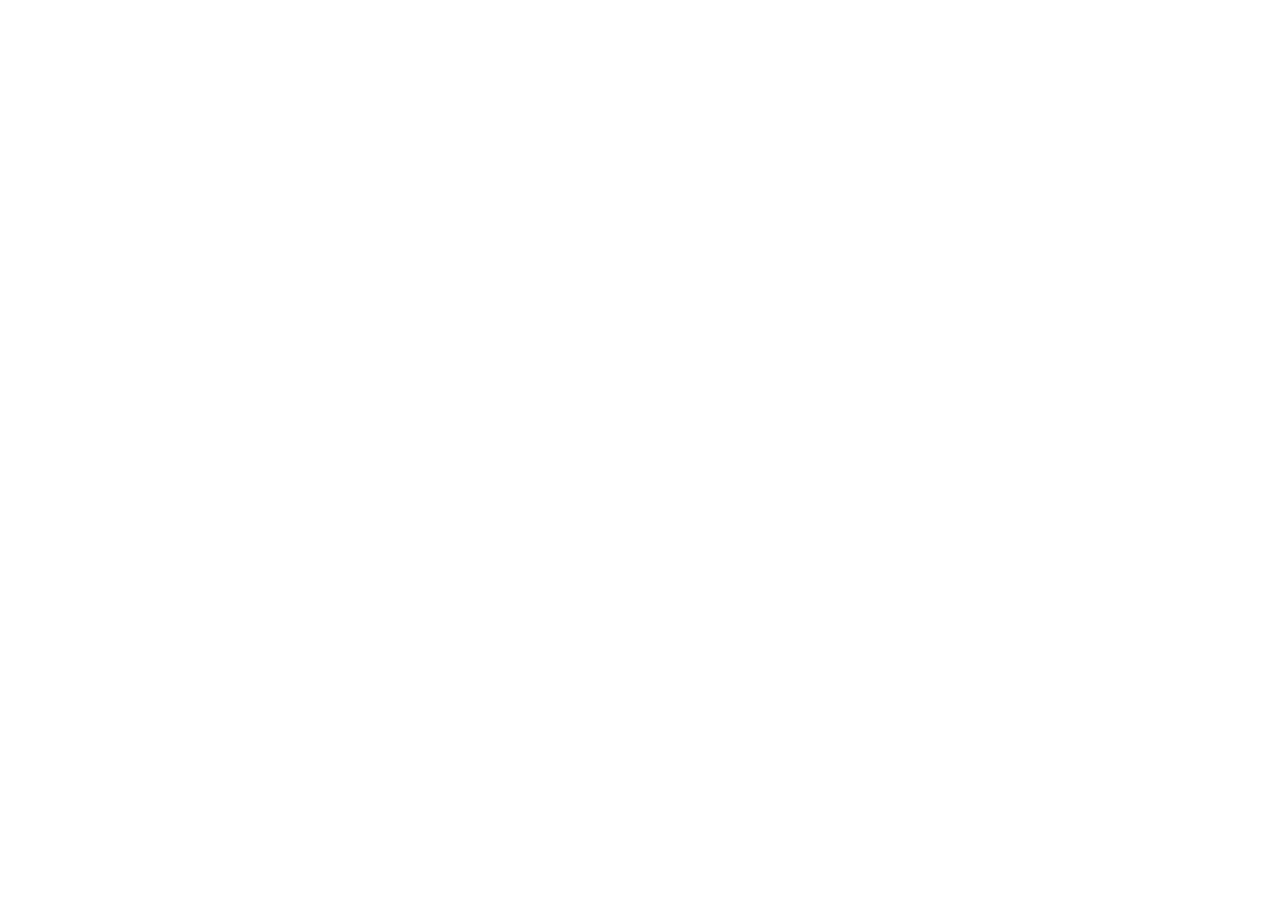
==== index.html @ 8089f145 "Add files via upload" ====
<!DOCTYPE html>
<html lang="fa" dir="rtl">
<!-- (تمام محتوای HTML قبلی اینجا قرار می‌گیرد. در اینجا صرفه‌جویی شده است چون قبلاً در ویرایش اعمال شد.) -->
<!-- برای نسخه واقعی، باید همان کدی که قبلاً اعمال کردیم، داخل این فایل قرار گیرد. -->
</html>
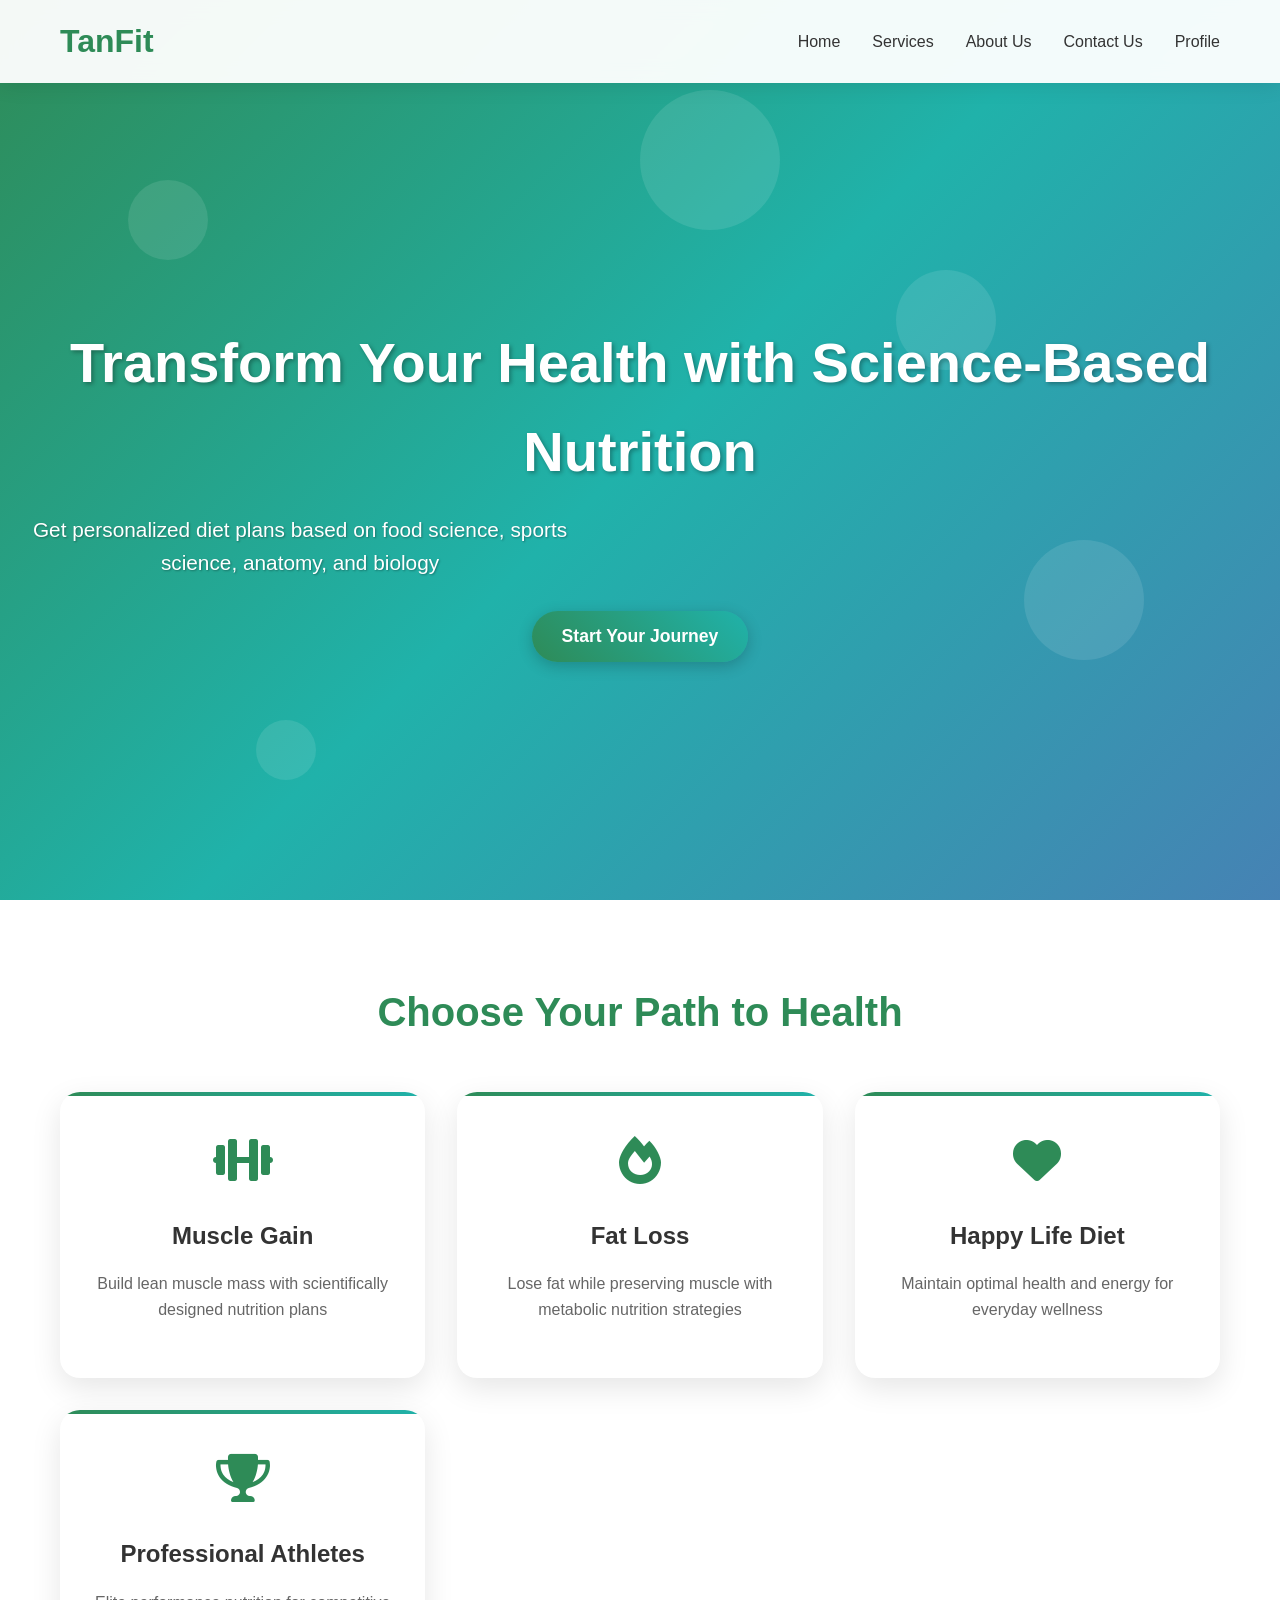
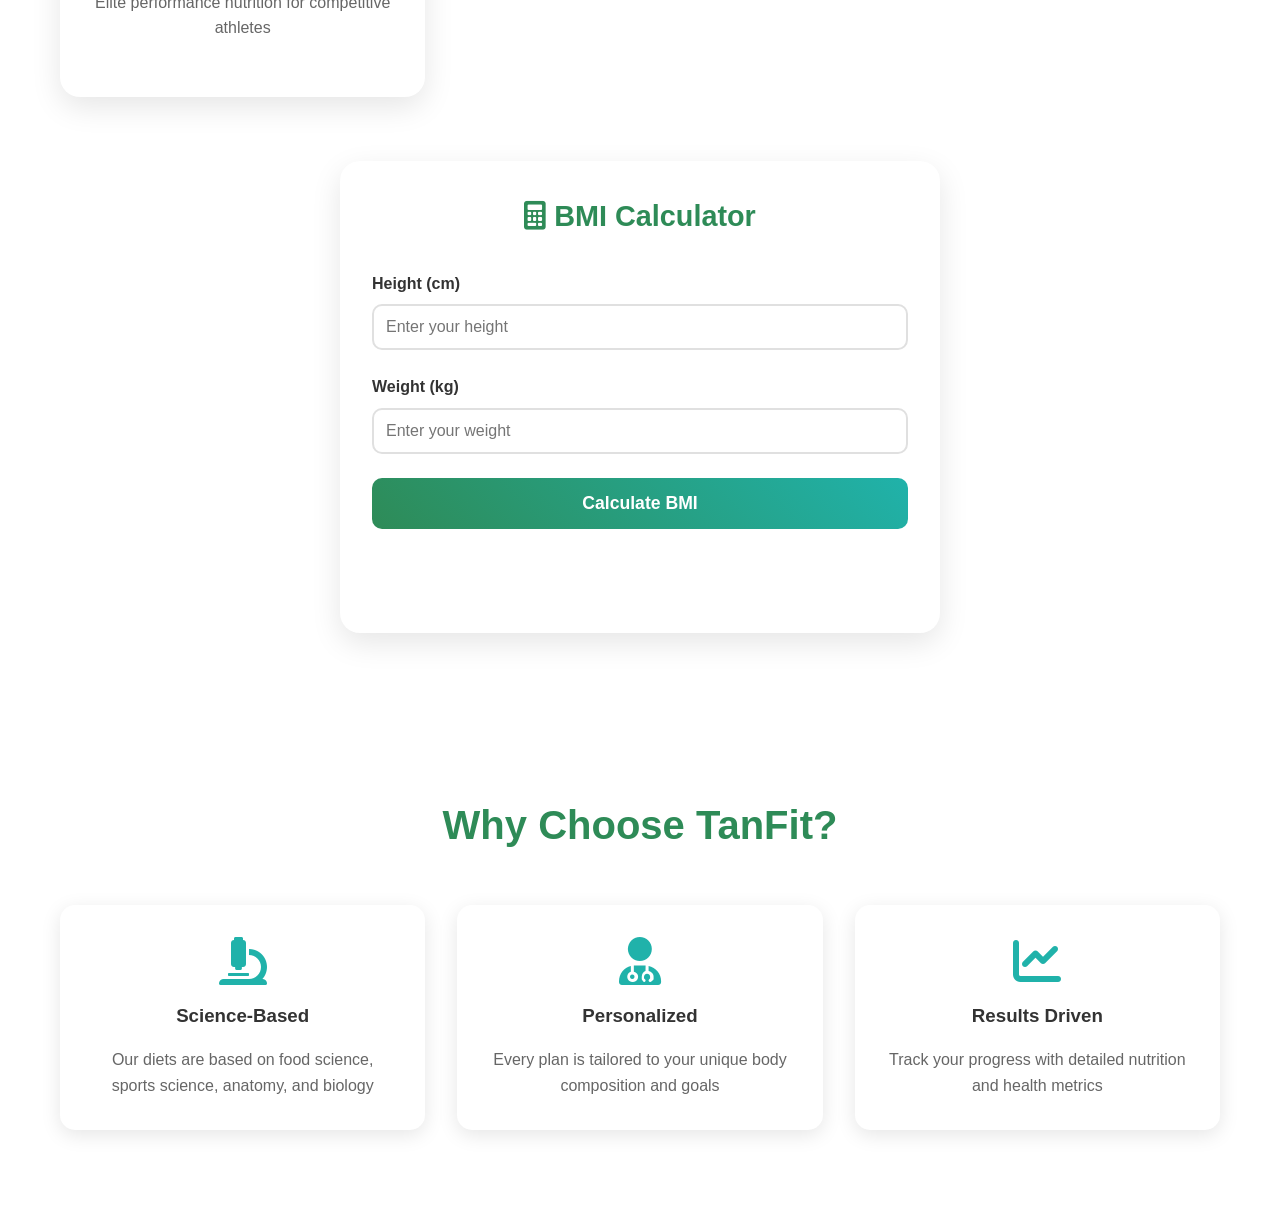
==== commit 4e80e30b: "Create initial project structure with responsive design and core features Co-authored-by: moein.kh.8" ====
--- a/index.html
+++ b/index.html
@@ -1,5 +1,175 @@
 <!DOCTYPE html>
-<html lang="fa" dir="rtl">
-<!-- (تمام محتوای HTML قبلی اینجا قرار می‌گیرد. در اینجا صرفه‌جویی شده است چون قبلاً در ویرایش اعمال شد.) -->
-<!-- برای نسخه واقعی، باید همان کدی که قبلاً اعمال کردیم، داخل این فایل قرار گیرد. -->
+<html lang="en">
+<head>
+    <meta charset="UTF-8">
+    <meta name="viewport" content="width=device-width, initial-scale=1.0">
+    <title>TanFit - Your Health & Fitness Partner</title>
+    <link rel="stylesheet" href="styles.css">
+    <link href="https://cdnjs.cloudflare.com/ajax/libs/font-awesome/6.0.0/css/all.min.css" rel="stylesheet">
+</head>
+<body>
+    <!-- Animated Background -->
+    <div class="animated-bg">
+        <div class="bg-element"></div>
+        <div class="bg-element"></div>
+        <div class="bg-element"></div>
+        <div class="bg-element"></div>
+        <div class="bg-element"></div>
+    </div>
+
+    <!-- Navigation -->
+    <nav class="navbar">
+        <div class="nav-container">
+            <div class="logo">
+                <h2>TanFit</h2>
+            </div>
+            <ul class="nav-menu">
+                <li><a href="index.html" class="nav-link">Home</a></li>
+                <li><a href="services.html" class="nav-link">Services</a></li>
+                <li><a href="about.html" class="nav-link">About Us</a></li>
+                <li><a href="contact.html" class="nav-link">Contact Us</a></li>
+                <li><a href="profile.html" class="nav-link">Profile</a></li>
+            </ul>
+            <div class="hamburger">
+                <span class="bar"></span>
+                <span class="bar"></span>
+                <span class="bar"></span>
+            </div>
+        </div>
+    </nav>
+
+    <!-- Hero Section -->
+    <section class="hero">
+        <div class="hero-content">
+            <h1>Transform Your Health with Science-Based Nutrition</h1>
+            <p>Get personalized diet plans based on food science, sports science, anatomy, and biology</p>
+            <button class="cta-button" onclick="scrollToServices()">Start Your Journey</button>
+        </div>
+    </section>
+
+    <!-- Services Section -->
+    <section class="services" id="services">
+        <div class="container">
+            <h2 class="section-title">Choose Your Path to Health</h2>
+            <div class="services-grid">
+                <!-- Muscle Gain Service -->
+                <div class="service-card" data-service="muscle-gain">
+                    <div class="service-icon">
+                        <i class="fas fa-dumbbell"></i>
+                    </div>
+                    <h3>Muscle Gain</h3>
+                    <p>Build lean muscle mass with scientifically designed nutrition plans</p>
+                    <div class="service-details">
+                        <ul>
+                            <li>High protein optimization</li>
+                            <li>Pre/post workout nutrition</li>
+                            <li>Muscle recovery focus</li>
+                            <li>Progressive calorie cycling</li>
+                        </ul>
+                        <button class="service-btn" onclick="startDietPlan('muscle-gain')">Start Plan</button>
+                    </div>
+                </div>
+
+                <!-- Fat Loss Service -->
+                <div class="service-card" data-service="fat-loss">
+                    <div class="service-icon">
+                        <i class="fas fa-fire"></i>
+                    </div>
+                    <h3>Fat Loss</h3>
+                    <p>Lose fat while preserving muscle with metabolic nutrition strategies</p>
+                    <div class="service-details">
+                        <ul>
+                            <li>Metabolic rate optimization</li>
+                            <li>Fat burning nutrition</li>
+                            <li>Sustainable deficit approach</li>
+                            <li>Body composition focus</li>
+                        </ul>
+                        <button class="service-btn" onclick="startDietPlan('fat-loss')">Start Plan</button>
+                    </div>
+                </div>
+
+                <!-- Healthy Living Service -->
+                <div class="service-card" data-service="healthy-living">
+                    <div class="service-icon">
+                        <i class="fas fa-heart"></i>
+                    </div>
+                    <h3>Happy Life Diet</h3>
+                    <p>Maintain optimal health and energy for everyday wellness</p>
+                    <div class="service-details">
+                        <ul>
+                            <li>Balanced macro nutrients</li>
+                            <li>Energy optimization</li>
+                            <li>Mood supporting foods</li>
+                            <li>Long-term sustainability</li>
+                        </ul>
+                        <button class="service-btn" onclick="startDietPlan('healthy-living')">Start Plan</button>
+                    </div>
+                </div>
+
+                <!-- Professional Athletes Service -->
+                <div class="service-card" data-service="professional-athlete">
+                    <div class="service-icon">
+                        <i class="fas fa-trophy"></i>
+                    </div>
+                    <h3>Professional Athletes</h3>
+                    <p>Elite performance nutrition for competitive athletes</p>
+                    <div class="service-details">
+                        <ul>
+                            <li>Performance optimization</li>
+                            <li>Competition preparation</li>
+                            <li>Recovery enhancement</li>
+                            <li>Sport-specific nutrition</li>
+                        </ul>
+                        <button class="service-btn" onclick="startDietPlan('professional-athlete')">Start Plan</button>
+                    </div>
+                </div>
+            </div>
+
+            <!-- BMI Calculator Section -->
+            <div class="bmi-section">
+                <div class="bmi-calculator">
+                    <h3><i class="fas fa-calculator"></i> BMI Calculator</h3>
+                    <div class="bmi-form">
+                        <div class="input-group">
+                            <label for="height">Height (cm)</label>
+                            <input type="number" id="height" placeholder="Enter your height">
+                        </div>
+                        <div class="input-group">
+                            <label for="weight">Weight (kg)</label>
+                            <input type="number" id="weight" placeholder="Enter your weight">
+                        </div>
+                        <button onclick="calculateBMI()" class="bmi-btn">Calculate BMI</button>
+                        <div id="bmi-result" class="bmi-result"></div>
+                    </div>
+                </div>
+            </div>
+        </div>
+    </section>
+
+    <!-- Features Section -->
+    <section class="features">
+        <div class="container">
+            <h2>Why Choose TanFit?</h2>
+            <div class="features-grid">
+                <div class="feature">
+                    <i class="fas fa-microscope"></i>
+                    <h3>Science-Based</h3>
+                    <p>Our diets are based on food science, sports science, anatomy, and biology</p>
+                </div>
+                <div class="feature">
+                    <i class="fas fa-user-md"></i>
+                    <h3>Personalized</h3>
+                    <p>Every plan is tailored to your unique body composition and goals</p>
+                </div>
+                <div class="feature">
+                    <i class="fas fa-chart-line"></i>
+                    <h3>Results Driven</h3>
+                    <p>Track your progress with detailed nutrition and health metrics</p>
+                </div>
+            </div>
+        </div>
+    </section>
+
+    <script src="script.js"></script>
+</body>
 </html>
--- a/styles.css
+++ b/styles.css
@@ -0,0 +1,531 @@
+/* Reset and Base Styles */
+* {
+    margin: 0;
+    padding: 0;
+    box-sizing: border-box;
+}
+
+body {
+    font-family: 'Segoe UI', Tahoma, Geneva, Verdana, sans-serif;
+    line-height: 1.6;
+    color: #333;
+    overflow-x: hidden;
+}
+
+.container {
+    max-width: 1200px;
+    margin: 0 auto;
+    padding: 0 20px;
+}
+
+/* Animated Background */
+.animated-bg {
+    position: fixed;
+    top: 0;
+    left: 0;
+    width: 100%;
+    height: 100%;
+    z-index: -1;
+    background: linear-gradient(135deg, #2E8B57 0%, #20B2AA 50%, #4682B4 100%);
+    overflow: hidden;
+}
+
+.bg-element {
+    position: absolute;
+    background: rgba(255, 255, 255, 0.1);
+    border-radius: 50%;
+    animation: float 6s ease-in-out infinite;
+}
+
+.bg-element:nth-child(1) {
+    width: 80px;
+    height: 80px;
+    top: 20%;
+    left: 10%;
+    animation-delay: 0s;
+}
+
+.bg-element:nth-child(2) {
+    width: 120px;
+    height: 120px;
+    top: 60%;
+    left: 80%;
+    animation-delay: 2s;
+}
+
+.bg-element:nth-child(3) {
+    width: 60px;
+    height: 60px;
+    top: 80%;
+    left: 20%;
+    animation-delay: 4s;
+}
+
+.bg-element:nth-child(4) {
+    width: 100px;
+    height: 100px;
+    top: 30%;
+    left: 70%;
+    animation-delay: 1s;
+}
+
+.bg-element:nth-child(5) {
+    width: 140px;
+    height: 140px;
+    top: 10%;
+    left: 50%;
+    animation-delay: 3s;
+}
+
+@keyframes float {
+    0%, 100% {
+        transform: translateY(0px) rotate(0deg);
+        opacity: 0.7;
+    }
+    50% {
+        transform: translateY(-20px) rotate(180deg);
+        opacity: 1;
+    }
+}
+
+/* Navigation */
+.navbar {
+    background: rgba(255, 255, 255, 0.95);
+    backdrop-filter: blur(10px);
+    padding: 1rem 0;
+    position: fixed;
+    top: 0;
+    width: 100%;
+    z-index: 1000;
+    box-shadow: 0 2px 20px rgba(0, 0, 0, 0.1);
+}
+
+.nav-container {
+    max-width: 1200px;
+    margin: 0 auto;
+    padding: 0 20px;
+    display: flex;
+    justify-content: space-between;
+    align-items: center;
+}
+
+.logo h2 {
+    color: #2E8B57;
+    font-size: 2rem;
+    font-weight: bold;
+}
+
+.nav-menu {
+    display: flex;
+    list-style: none;
+    gap: 2rem;
+}
+
+.nav-link {
+    text-decoration: none;
+    color: #333;
+    font-weight: 500;
+    transition: color 0.3s ease;
+    position: relative;
+}
+
+.nav-link:hover {
+    color: #2E8B57;
+}
+
+.nav-link::after {
+    content: '';
+    position: absolute;
+    bottom: -5px;
+    left: 0;
+    width: 0;
+    height: 2px;
+    background: #2E8B57;
+    transition: width 0.3s ease;
+}
+
+.nav-link:hover::after {
+    width: 100%;
+}
+
+.hamburger {
+    display: none;
+    flex-direction: column;
+    cursor: pointer;
+}
+
+.bar {
+    width: 25px;
+    height: 3px;
+    background: #333;
+    margin: 3px 0;
+    transition: 0.3s;
+}
+
+/* Hero Section */
+.hero {
+    height: 100vh;
+    display: flex;
+    align-items: center;
+    justify-content: center;
+    text-align: center;
+    color: white;
+    padding-top: 80px;
+}
+
+.hero-content h1 {
+    font-size: 3.5rem;
+    margin-bottom: 1rem;
+    text-shadow: 2px 2px 4px rgba(0, 0, 0, 0.3);
+}
+
+.hero-content p {
+    font-size: 1.3rem;
+    margin-bottom: 2rem;
+    max-width: 600px;
+    text-shadow: 1px 1px 2px rgba(0, 0, 0, 0.3);
+}
+
+.cta-button {
+    background: linear-gradient(45deg, #2E8B57, #20B2AA);
+    color: white;
+    padding: 15px 30px;
+    border: none;
+    border-radius: 50px;
+    font-size: 1.1rem;
+    font-weight: 600;
+    cursor: pointer;
+    transition: all 0.3s ease;
+    box-shadow: 0 4px 15px rgba(0, 0, 0, 0.2);
+}
+
+.cta-button:hover {
+    transform: translateY(-2px);
+    box-shadow: 0 6px 20px rgba(0, 0, 0, 0.3);
+}
+
+/* Services Section */
+.services {
+    padding: 80px 0;
+    background: rgba(255, 255, 255, 0.9);
+    backdrop-filter: blur(10px);
+}
+
+.section-title {
+    text-align: center;
+    font-size: 2.5rem;
+    color: #2E8B57;
+    margin-bottom: 3rem;
+}
+
+.services-grid {
+    display: grid;
+    grid-template-columns: repeat(auto-fit, minmax(280px, 1fr));
+    gap: 2rem;
+    margin-bottom: 4rem;
+}
+
+.service-card {
+    background: white;
+    border-radius: 20px;
+    padding: 2rem;
+    text-align: center;
+    box-shadow: 0 10px 30px rgba(0, 0, 0, 0.1);
+    transition: all 0.3s ease;
+    cursor: pointer;
+    position: relative;
+    overflow: hidden;
+}
+
+.service-card::before {
+    content: '';
+    position: absolute;
+    top: 0;
+    left: 0;
+    width: 100%;
+    height: 4px;
+    background: linear-gradient(45deg, #2E8B57, #20B2AA);
+}
+
+.service-card:hover {
+    transform: translateY(-10px) scale(1.05);
+    box-shadow: 0 20px 40px rgba(0, 0, 0, 0.2);
+}
+
+.service-icon {
+    font-size: 3rem;
+    color: #2E8B57;
+    margin-bottom: 1rem;
+}
+
+.service-card h3 {
+    font-size: 1.5rem;
+    color: #333;
+    margin-bottom: 1rem;
+}
+
+.service-card > p {
+    color: #666;
+    margin-bottom: 1.5rem;
+}
+
+.service-details {
+    opacity: 0;
+    max-height: 0;
+    overflow: hidden;
+    transition: all 0.3s ease;
+}
+
+.service-card:hover .service-details {
+    opacity: 1;
+    max-height: 300px;
+}
+
+.service-details ul {
+    list-style: none;
+    margin-bottom: 1.5rem;
+}
+
+.service-details li {
+    padding: 0.5rem 0;
+    color: #555;
+    position: relative;
+    padding-left: 1.5rem;
+}
+
+.service-details li::before {
+    content: '✓';
+    position: absolute;
+    left: 0;
+    color: #2E8B57;
+    font-weight: bold;
+}
+
+.service-btn {
+    background: linear-gradient(45deg, #2E8B57, #20B2AA);
+    color: white;
+    padding: 12px 25px;
+    border: none;
+    border-radius: 25px;
+    cursor: pointer;
+    font-weight: 600;
+    transition: all 0.3s ease;
+}
+
+.service-btn:hover {
+    transform: translateY(-2px);
+    box-shadow: 0 5px 15px rgba(0, 0, 0, 0.2);
+}
+
+/* BMI Calculator */
+.bmi-section {
+    margin-top: 3rem;
+}
+
+.bmi-calculator {
+    background: white;
+    border-radius: 20px;
+    padding: 2rem;
+    box-shadow: 0 10px 30px rgba(0, 0, 0, 0.1);
+    max-width: 600px;
+    margin: 0 auto;
+}
+
+.bmi-calculator h3 {
+    text-align: center;
+    color: #2E8B57;
+    font-size: 1.8rem;
+    margin-bottom: 2rem;
+}
+
+.bmi-form {
+    display: flex;
+    flex-direction: column;
+    gap: 1.5rem;
+}
+
+.input-group {
+    display: flex;
+    flex-direction: column;
+}
+
+.input-group label {
+    color: #333;
+    font-weight: 600;
+    margin-bottom: 0.5rem;
+}
+
+.input-group input {
+    padding: 12px;
+    border: 2px solid #e0e0e0;
+    border-radius: 10px;
+    font-size: 1rem;
+    transition: border-color 0.3s ease;
+}
+
+.input-group input:focus {
+    outline: none;
+    border-color: #2E8B57;
+}
+
+.bmi-btn {
+    background: linear-gradient(45deg, #2E8B57, #20B2AA);
+    color: white;
+    padding: 15px;
+    border: none;
+    border-radius: 10px;
+    font-size: 1.1rem;
+    font-weight: 600;
+    cursor: pointer;
+    transition: all 0.3s ease;
+}
+
+.bmi-btn:hover {
+    transform: translateY(-2px);
+    box-shadow: 0 5px 15px rgba(0, 0, 0, 0.2);
+}
+
+.bmi-result {
+    text-align: center;
+    padding: 1rem;
+    border-radius: 10px;
+    font-weight: 600;
+    font-size: 1.1rem;
+    margin-top: 1rem;
+}
+
+.bmi-result.show {
+    background: #e8f5e8;
+    color: #2E8B57;
+    border: 2px solid #2E8B57;
+}
+
+/* Features Section */
+.features {
+    padding: 80px 0;
+    background: rgba(255, 255, 255, 0.95);
+}
+
+.features h2 {
+    text-align: center;
+    font-size: 2.5rem;
+    color: #2E8B57;
+    margin-bottom: 3rem;
+}
+
+.features-grid {
+    display: grid;
+    grid-template-columns: repeat(auto-fit, minmax(300px, 1fr));
+    gap: 2rem;
+}
+
+.feature {
+    text-align: center;
+    padding: 2rem;
+    background: white;
+    border-radius: 15px;
+    box-shadow: 0 5px 20px rgba(0, 0, 0, 0.1);
+    transition: transform 0.3s ease;
+}
+
+.feature:hover {
+    transform: translateY(-5px);
+}
+
+.feature i {
+    font-size: 3rem;
+    color: #20B2AA;
+    margin-bottom: 1rem;
+}
+
+.feature h3 {
+    color: #333;
+    margin-bottom: 1rem;
+}
+
+.feature p {
+    color: #666;
+}
+
+/* Responsive Design */
+@media (max-width: 768px) {
+    .hamburger {
+        display: flex;
+    }
+
+    .nav-menu {
+        position: fixed;
+        left: -100%;
+        top: 70px;
+        flex-direction: column;
+        background-color: white;
+        width: 100%;
+        text-align: center;
+        transition: 0.3s;
+        box-shadow: 0 10px 27px rgba(0, 0, 0, 0.05);
+        padding: 2rem 0;
+    }
+
+    .nav-menu.active {
+        left: 0;
+    }
+
+    .hero-content h1 {
+        font-size: 2.5rem;
+    }
+
+    .hero-content p {
+        font-size: 1.1rem;
+    }
+
+    .services-grid {
+        grid-template-columns: 1fr;
+    }
+
+    .service-card:hover {
+        transform: translateY(-5px) scale(1.02);
+    }
+
+    .bmi-form {
+        flex-direction: column;
+    }
+}
+
+@media (max-width: 480px) {
+    .hero-content h1 {
+        font-size: 2rem;
+    }
+
+    .section-title {
+        font-size: 2rem;
+    }
+
+    .service-card {
+        padding: 1.5rem;
+    }
+
+    .bmi-calculator {
+        padding: 1.5rem;
+    }
+}
+
+/* Animation for page load */
+@keyframes fadeInUp {
+    from {
+        opacity: 0;
+        transform: translateY(30px);
+    }
+    to {
+        opacity: 1;
+        transform: translateY(0);
+    }
+}
+
+.service-card {
+    animation: fadeInUp 0.6s ease forwards;
+}
+
+.service-card:nth-child(1) { animation-delay: 0.1s; }
+.service-card:nth-child(2) { animation-delay: 0.2s; }
+.service-card:nth-child(3) { animation-delay: 0.3s; }
+.service-card:nth-child(4) { animation-delay: 0.4s; }
